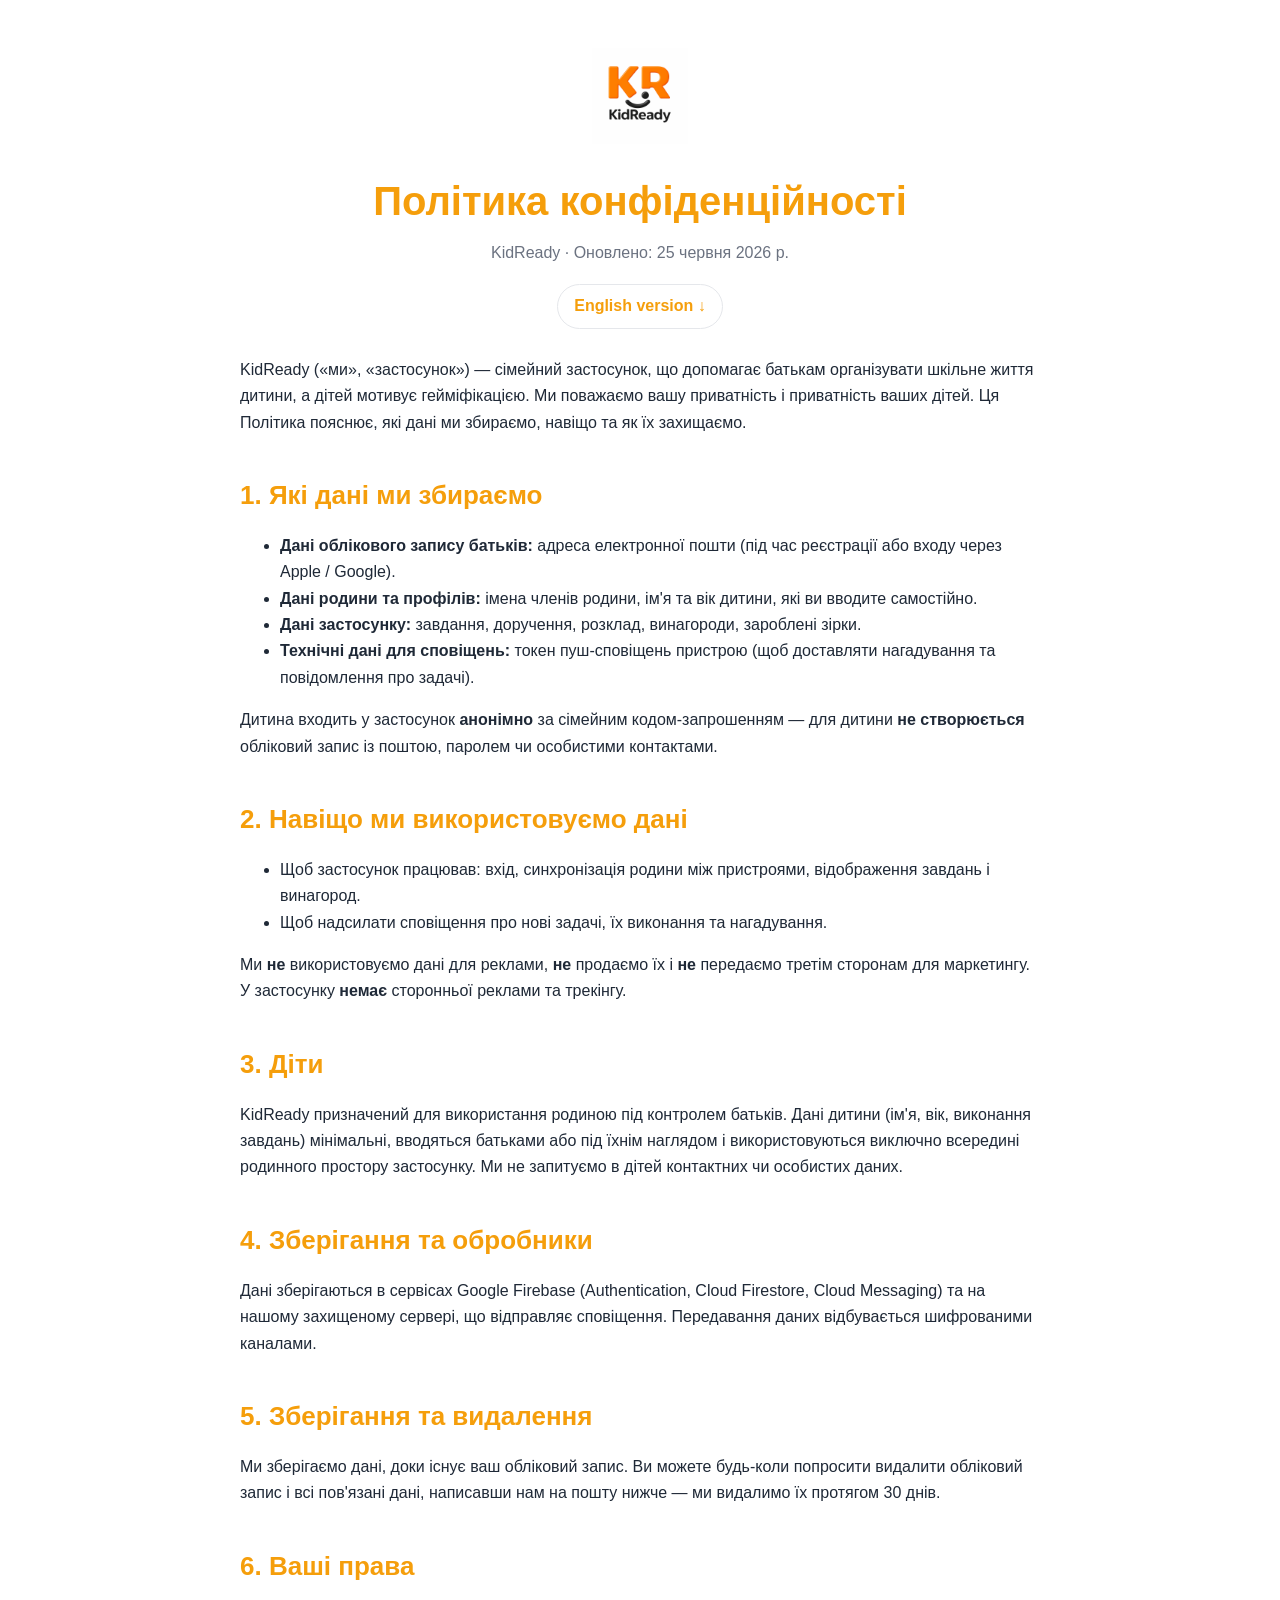
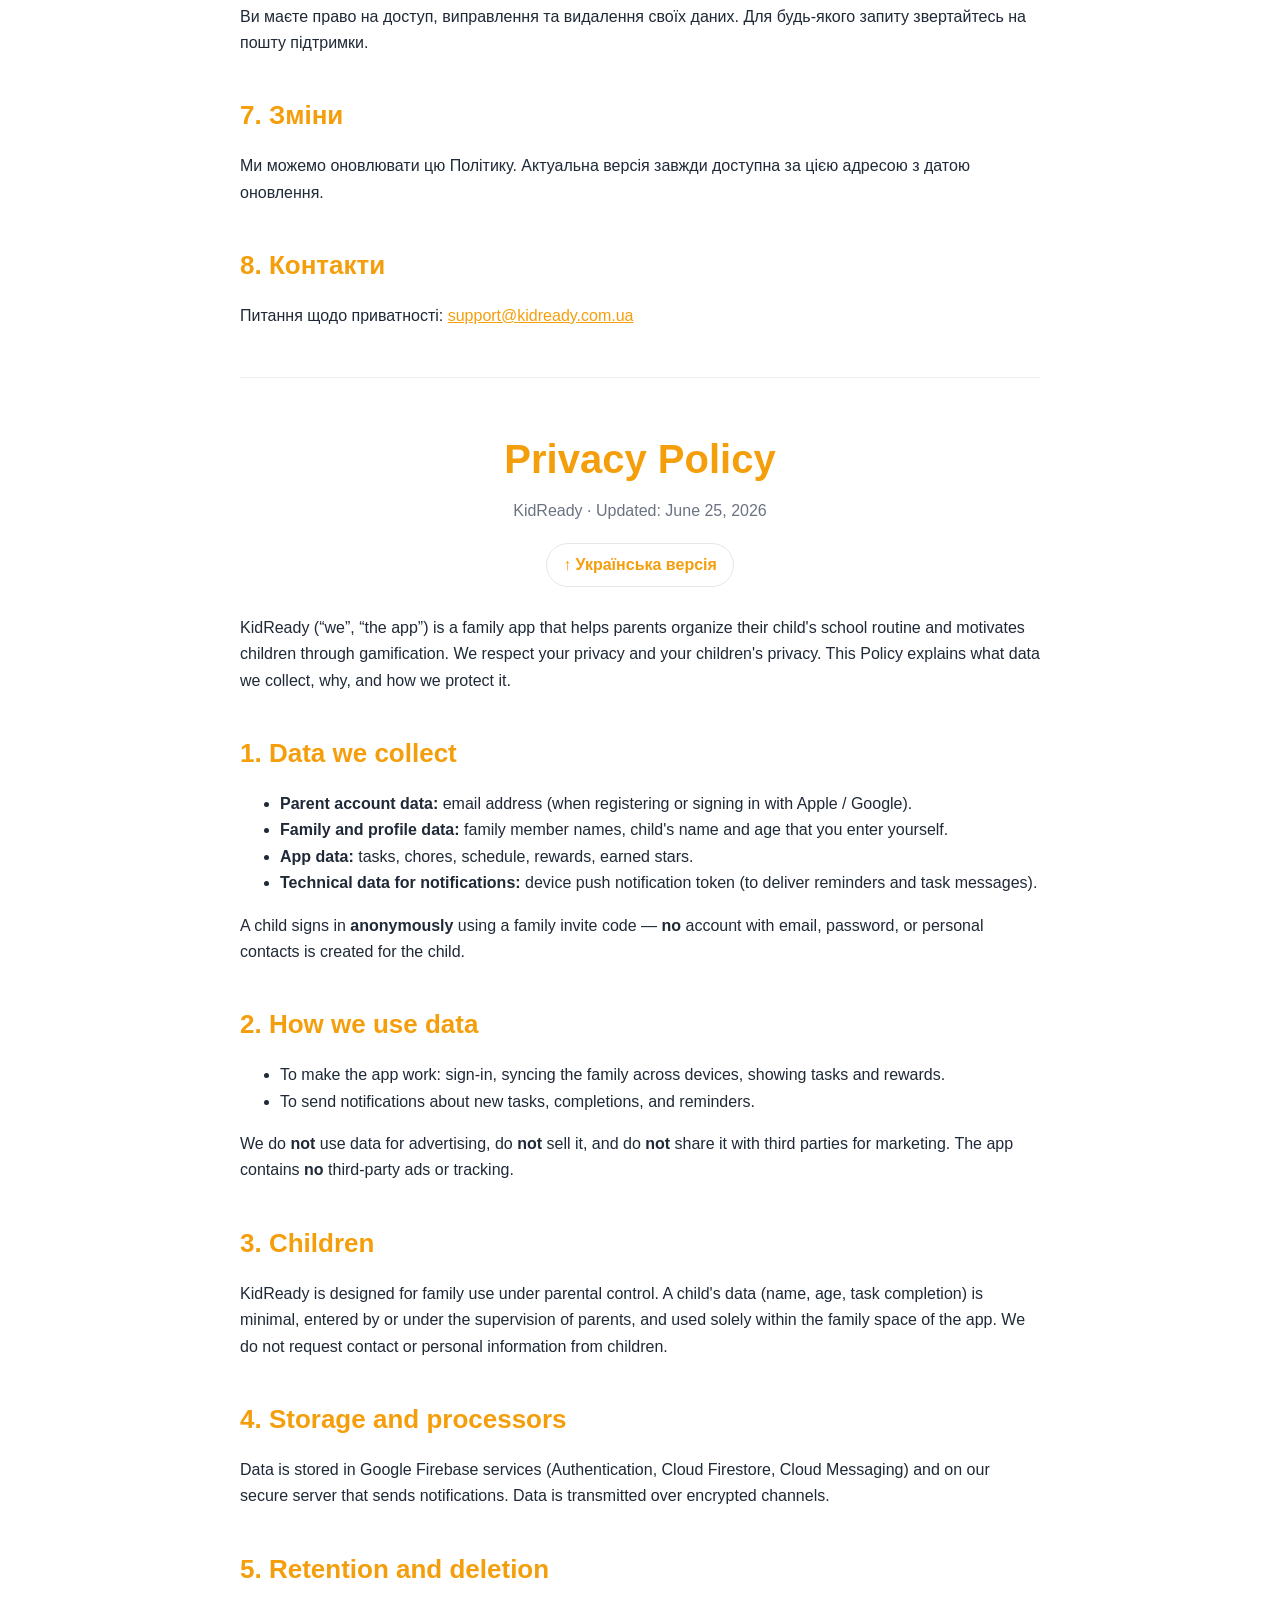
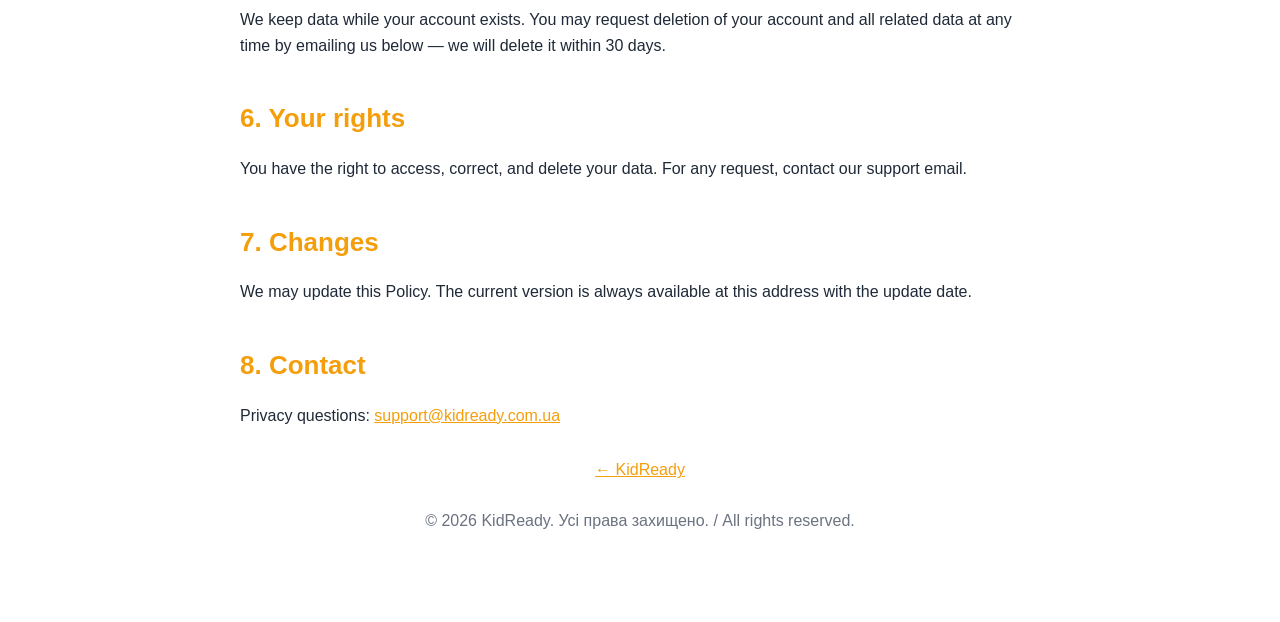
==== privacy.html @ 66e84b22 "feat: Privacy Policy + Terms (UA+EN), фікс AASA під новий Team ID, лінки в футері - privacy.html, te" ====
<!doctype html>
<html lang="uk">
<head>
  <meta charset="utf-8" />
  <meta name="viewport" content="width=device-width, initial-scale=1, viewport-fit=cover" />
  <title>KidReady — Політика конфіденційності / Privacy Policy</title>
  <meta name="description" content="Політика конфіденційності застосунку KidReady / KidReady Privacy Policy" />
  <link rel="icon" type="image/png" href="assets/main_logo.png">
  <link rel="apple-touch-icon" href="assets/main_logo.png">
  <style>
    :root{ --brand:#f59e0b; --text:#121212; --muted:#6b7280; --bg:#fff; --radius:16px; }
    *{box-sizing:border-box}
    html,body{margin:0; background:var(--bg); color:var(--text);
      font:16px/1.65 -apple-system,BlinkMacSystemFont,"Segoe UI",Roboto,Inter,Helvetica,Arial,sans-serif;}
    .wrap{ width:min(800px,92vw); margin:0 auto; padding:40px 0 64px; }
    .logo{ display:block; width:96px; height:auto; margin:8px auto 24px; }
    h1{ color:var(--brand); font-size:clamp(28px,5vw,40px); text-align:center; margin:0 0 6px; }
    h2{ color:var(--brand); font-size:clamp(20px,3vw,26px); margin:38px 0 10px; }
    h3{ font-size:18px; margin:22px 0 6px; }
    p,li{ color:#1f2937; }
    a{ color:var(--brand); }
    .muted{ color:var(--muted); text-align:center; margin:0 0 8px; }
    .toggle{ text-align:center; margin:18px 0 28px; }
    .toggle a{ font-weight:700; text-decoration:none; padding:8px 16px; border:1px solid #e5e7eb; border-radius:999px; margin:0 4px; display:inline-block; }
    .sep{ height:1px; background:#eee; margin:48px 0; border:0; }
    footer{ text-align:center; color:var(--muted); padding:24px 0; }
    .back{ display:block; text-align:center; margin-top:28px; }
  </style>
</head>
<body>
  <div class="wrap">
    <img class="logo" src="assets/main_logo.png" alt="KidReady" />

    <!-- ================= УКРАЇНСЬКА ================= -->
    <section id="uk">
      <h1>Політика конфіденційності</h1>
      <p class="muted">KidReady · Оновлено: 25 червня 2026 р.</p>
      <div class="toggle"><a href="#en">English version ↓</a></div>

      <p>KidReady («ми», «застосунок») — сімейний застосунок, що допомагає батькам організувати шкільне життя дитини, а дітей мотивує гейміфікацією. Ми поважаємо вашу приватність і приватність ваших дітей. Ця Політика пояснює, які дані ми збираємо, навіщо та як їх захищаємо.</p>

      <h2>1. Які дані ми збираємо</h2>
      <ul>
        <li><strong>Дані облікового запису батьків:</strong> адреса електронної пошти (під час реєстрації або входу через Apple / Google).</li>
        <li><strong>Дані родини та профілів:</strong> імена членів родини, ім'я та вік дитини, які ви вводите самостійно.</li>
        <li><strong>Дані застосунку:</strong> завдання, доручення, розклад, винагороди, зароблені зірки.</li>
        <li><strong>Технічні дані для сповіщень:</strong> токен пуш-сповіщень пристрою (щоб доставляти нагадування та повідомлення про задачі).</li>
      </ul>
      <p>Дитина входить у застосунок <strong>анонімно</strong> за сімейним кодом-запрошенням — для дитини <strong>не створюється</strong> обліковий запис із поштою, паролем чи особистими контактами.</p>

      <h2>2. Навіщо ми використовуємо дані</h2>
      <ul>
        <li>Щоб застосунок працював: вхід, синхронізація родини між пристроями, відображення завдань і винагород.</li>
        <li>Щоб надсилати сповіщення про нові задачі, їх виконання та нагадування.</li>
      </ul>
      <p>Ми <strong>не</strong> використовуємо дані для реклами, <strong>не</strong> продаємо їх і <strong>не</strong> передаємо третім сторонам для маркетингу. У застосунку <strong>немає</strong> сторонньої реклами та трекінгу.</p>

      <h2>3. Діти</h2>
      <p>KidReady призначений для використання родиною під контролем батьків. Дані дитини (ім'я, вік, виконання завдань) мінімальні, вводяться батьками або під їхнім наглядом і використовуються виключно всередині родинного простору застосунку. Ми не запитуємо в дітей контактних чи особистих даних.</p>

      <h2>4. Зберігання та обробники</h2>
      <p>Дані зберігаються в сервісах Google Firebase (Authentication, Cloud Firestore, Cloud Messaging) та на нашому захищеному сервері, що відправляє сповіщення. Передавання даних відбувається шифрованими каналами.</p>

      <h2>5. Зберігання та видалення</h2>
      <p>Ми зберігаємо дані, доки існує ваш обліковий запис. Ви можете будь-коли попросити видалити обліковий запис і всі пов'язані дані, написавши нам на пошту нижче — ми видалимо їх протягом 30 днів.</p>

      <h2>6. Ваші права</h2>
      <p>Ви маєте право на доступ, виправлення та видалення своїх даних. Для будь-якого запиту звертайтесь на пошту підтримки.</p>

      <h2>7. Зміни</h2>
      <p>Ми можемо оновлювати цю Політику. Актуальна версія завжди доступна за цією адресою з датою оновлення.</p>

      <h2>8. Контакти</h2>
      <p>Питання щодо приватності: <a href="mailto:support@kidready.com.ua">support@kidready.com.ua</a></p>
    </section>

    <hr class="sep" />

    <!-- ================= ENGLISH ================= -->
    <section id="en">
      <h1>Privacy Policy</h1>
      <p class="muted">KidReady · Updated: June 25, 2026</p>
      <div class="toggle"><a href="#uk">↑ Українська версія</a></div>

      <p>KidReady (“we”, “the app”) is a family app that helps parents organize their child's school routine and motivates children through gamification. We respect your privacy and your children's privacy. This Policy explains what data we collect, why, and how we protect it.</p>

      <h2>1. Data we collect</h2>
      <ul>
        <li><strong>Parent account data:</strong> email address (when registering or signing in with Apple / Google).</li>
        <li><strong>Family and profile data:</strong> family member names, child's name and age that you enter yourself.</li>
        <li><strong>App data:</strong> tasks, chores, schedule, rewards, earned stars.</li>
        <li><strong>Technical data for notifications:</strong> device push notification token (to deliver reminders and task messages).</li>
      </ul>
      <p>A child signs in <strong>anonymously</strong> using a family invite code — <strong>no</strong> account with email, password, or personal contacts is created for the child.</p>

      <h2>2. How we use data</h2>
      <ul>
        <li>To make the app work: sign-in, syncing the family across devices, showing tasks and rewards.</li>
        <li>To send notifications about new tasks, completions, and reminders.</li>
      </ul>
      <p>We do <strong>not</strong> use data for advertising, do <strong>not</strong> sell it, and do <strong>not</strong> share it with third parties for marketing. The app contains <strong>no</strong> third-party ads or tracking.</p>

      <h2>3. Children</h2>
      <p>KidReady is designed for family use under parental control. A child's data (name, age, task completion) is minimal, entered by or under the supervision of parents, and used solely within the family space of the app. We do not request contact or personal information from children.</p>

      <h2>4. Storage and processors</h2>
      <p>Data is stored in Google Firebase services (Authentication, Cloud Firestore, Cloud Messaging) and on our secure server that sends notifications. Data is transmitted over encrypted channels.</p>

      <h2>5. Retention and deletion</h2>
      <p>We keep data while your account exists. You may request deletion of your account and all related data at any time by emailing us below — we will delete it within 30 days.</p>

      <h2>6. Your rights</h2>
      <p>You have the right to access, correct, and delete your data. For any request, contact our support email.</p>

      <h2>7. Changes</h2>
      <p>We may update this Policy. The current version is always available at this address with the update date.</p>

      <h2>8. Contact</h2>
      <p>Privacy questions: <a href="mailto:support@kidready.com.ua">support@kidready.com.ua</a></p>
    </section>

    <a class="back" href="index.html">← KidReady</a>
    <footer>© 2026 KidReady. Усі права захищено. / All rights reserved.</footer>
  </div>
</body>
</html>
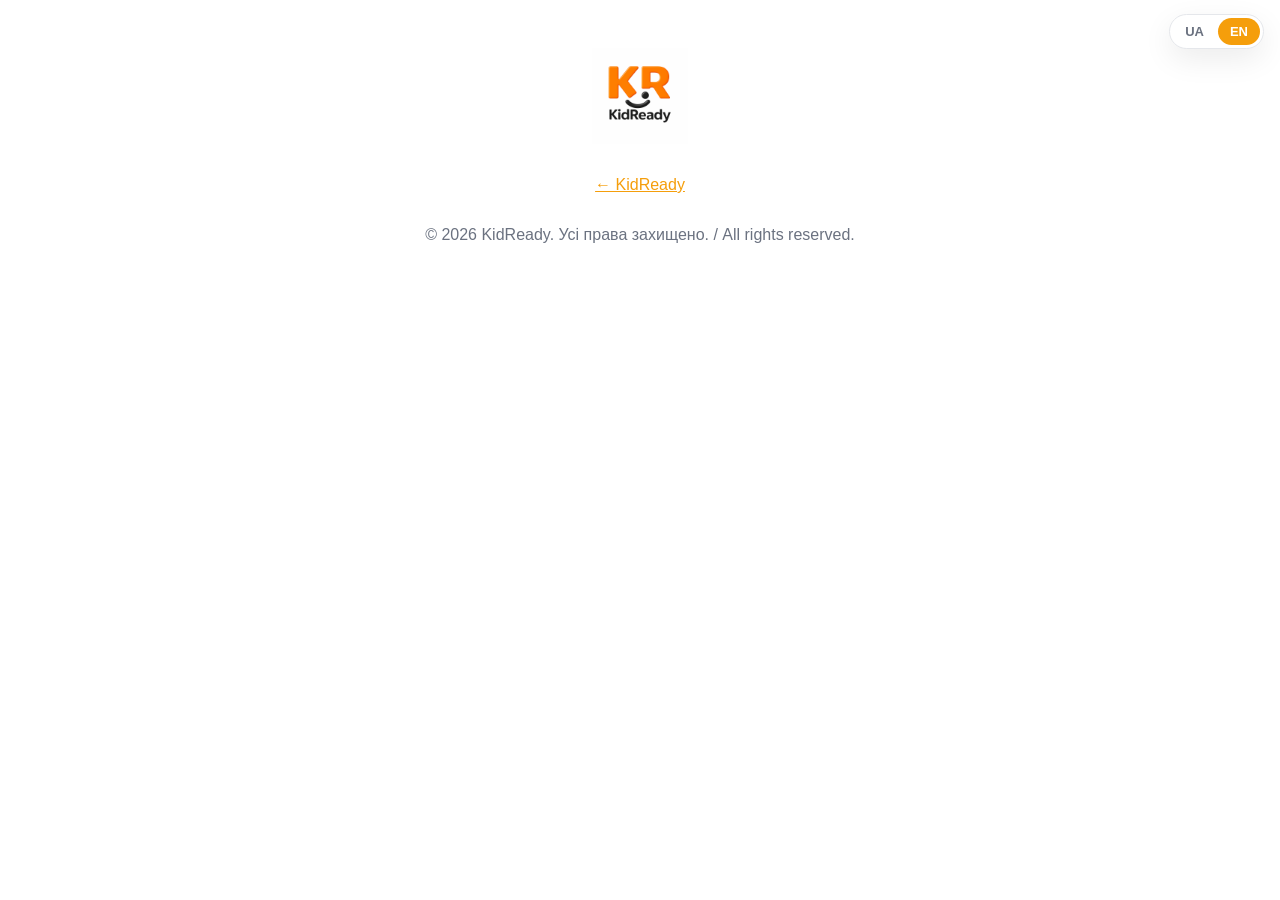
==== commit 04d0d244: "feat(i18n): повна двомовність UA/EN + перемикач зверху справа на всіх сторінках - index.html: словни" ====
--- a/privacy.html
+++ b/privacy.html
@@ -20,14 +20,22 @@
     p,li{ color:#1f2937; }
     a{ color:var(--brand); }
     .muted{ color:var(--muted); text-align:center; margin:0 0 8px; }
-    .toggle{ text-align:center; margin:18px 0 28px; }
-    .toggle a{ font-weight:700; text-decoration:none; padding:8px 16px; border:1px solid #e5e7eb; border-radius:999px; margin:0 4px; display:inline-block; }
     .sep{ height:1px; background:#eee; margin:48px 0; border:0; }
     footer{ text-align:center; color:var(--muted); padding:24px 0; }
     .back{ display:block; text-align:center; margin-top:28px; }
+    .langsw{ position:fixed; top:14px; right:16px; z-index:20; display:flex; gap:2px;
+      background:#fff; border:1px solid #e5e7eb; border-radius:999px; padding:3px; box-shadow:0 10px 30px rgba(0,0,0,.08); }
+    .langsw button{ border:0; background:transparent; color:var(--muted); font-weight:800; font-size:13px;
+      padding:6px 12px; border-radius:999px; cursor:pointer; }
+    .langsw button.active{ background:var(--brand); color:#fff; }
+    #en{ display:none; }
   </style>
 </head>
 <body>
+  <div class="langsw" id="langsw">
+    <button data-lang="uk" type="button">UA</button>
+    <button data-lang="en" type="button">EN</button>
+  </div>
   <div class="wrap">
     <img class="logo" src="assets/main_logo.png" alt="KidReady" />
 
@@ -35,7 +43,6 @@
     <section id="uk">
       <h1>Політика конфіденційності</h1>
       <p class="muted">KidReady · Оновлено: 25 червня 2026 р.</p>
-      <div class="toggle"><a href="#en">English version ↓</a></div>
 
       <p>KidReady («ми», «застосунок») — сімейний застосунок, що допомагає батькам організувати шкільне життя дитини, а дітей мотивує гейміфікацією. Ми поважаємо вашу приватність і приватність ваших дітей. Ця Політика пояснює, які дані ми збираємо, навіщо та як їх захищаємо.</p>
 
@@ -74,13 +81,10 @@
       <p>Питання щодо приватності: <a href="mailto:support@kidready.com.ua">support@kidready.com.ua</a></p>
     </section>
 
-    <hr class="sep" />
-
     <!-- ================= ENGLISH ================= -->
     <section id="en">
       <h1>Privacy Policy</h1>
       <p class="muted">KidReady · Updated: June 25, 2026</p>
-      <div class="toggle"><a href="#uk">↑ Українська версія</a></div>
 
       <p>KidReady (“we”, “the app”) is a family app that helps parents organize their child's school routine and motivates children through gamification. We respect your privacy and your children's privacy. This Policy explains what data we collect, why, and how we protect it.</p>
 
@@ -122,5 +126,21 @@
     <a class="back" href="index.html">← KidReady</a>
     <footer>© 2026 KidReady. Усі права захищено. / All rights reserved.</footer>
   </div>
+  <script>
+    (function(){
+      let lang = localStorage.getItem('kr_lang') ||
+        ((navigator.language||'uk').toLowerCase().startsWith('uk') ? 'uk' : 'en');
+      function apply(l){
+        lang = l; localStorage.setItem('kr_lang', l);
+        document.documentElement.lang = l;
+        document.getElementById('uk').style.display = l === 'uk' ? '' : 'none';
+        document.getElementById('en').style.display = l === 'en' ? '' : 'none';
+        document.querySelectorAll('#langsw button').forEach(b => b.classList.toggle('active', b.dataset.lang === l));
+      }
+      document.querySelectorAll('#langsw button').forEach(b =>
+        b.addEventListener('click', () => apply(b.dataset.lang)));
+      apply(lang);
+    })();
+  </script>
 </body>
 </html>
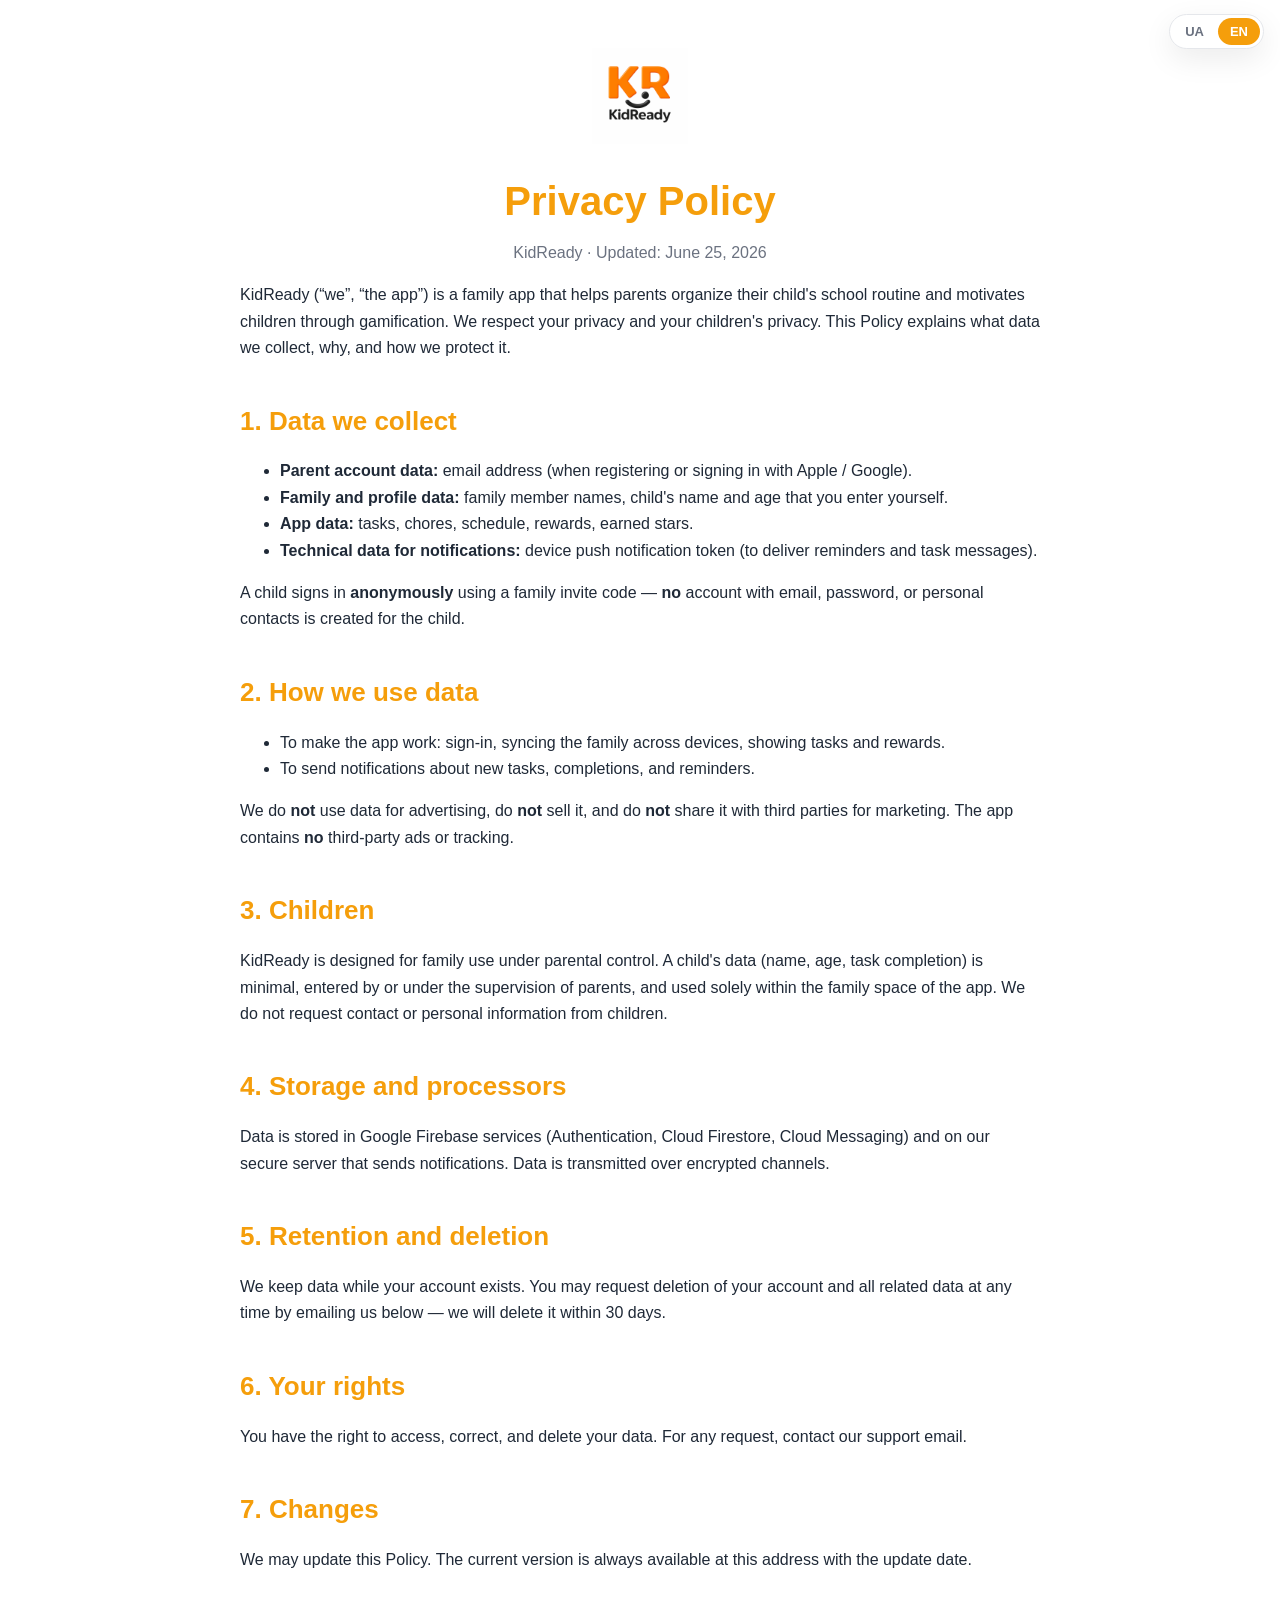
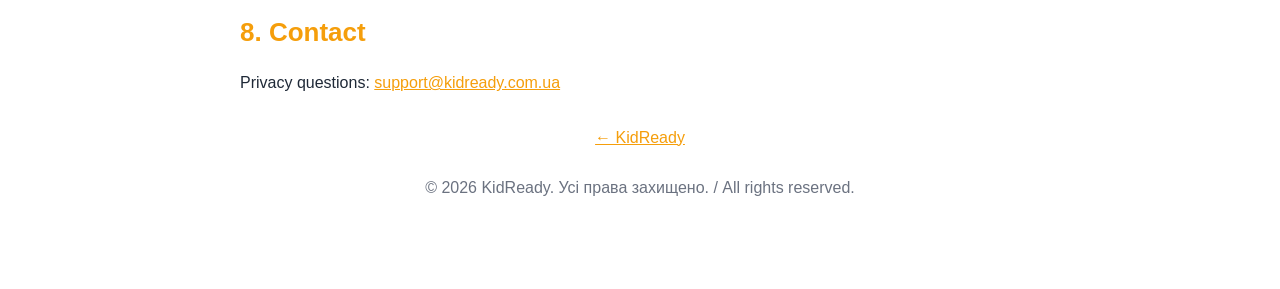
==== commit 9d81df23: "fix(site): EN-перемикач ховав увесь текст — display:block замість '' (terms+privacy) Co-Authored-By:" ====
--- a/privacy.html
+++ b/privacy.html
@@ -133,8 +133,8 @@
       function apply(l){
         lang = l; localStorage.setItem('kr_lang', l);
         document.documentElement.lang = l;
-        document.getElementById('uk').style.display = l === 'uk' ? '' : 'none';
-        document.getElementById('en').style.display = l === 'en' ? '' : 'none';
+        document.getElementById('uk').style.display = l === 'uk' ? 'block' : 'none';
+        document.getElementById('en').style.display = l === 'en' ? 'block' : 'none';
         document.querySelectorAll('#langsw button').forEach(b => b.classList.toggle('active', b.dataset.lang === l));
       }
       document.querySelectorAll('#langsw button').forEach(b =>
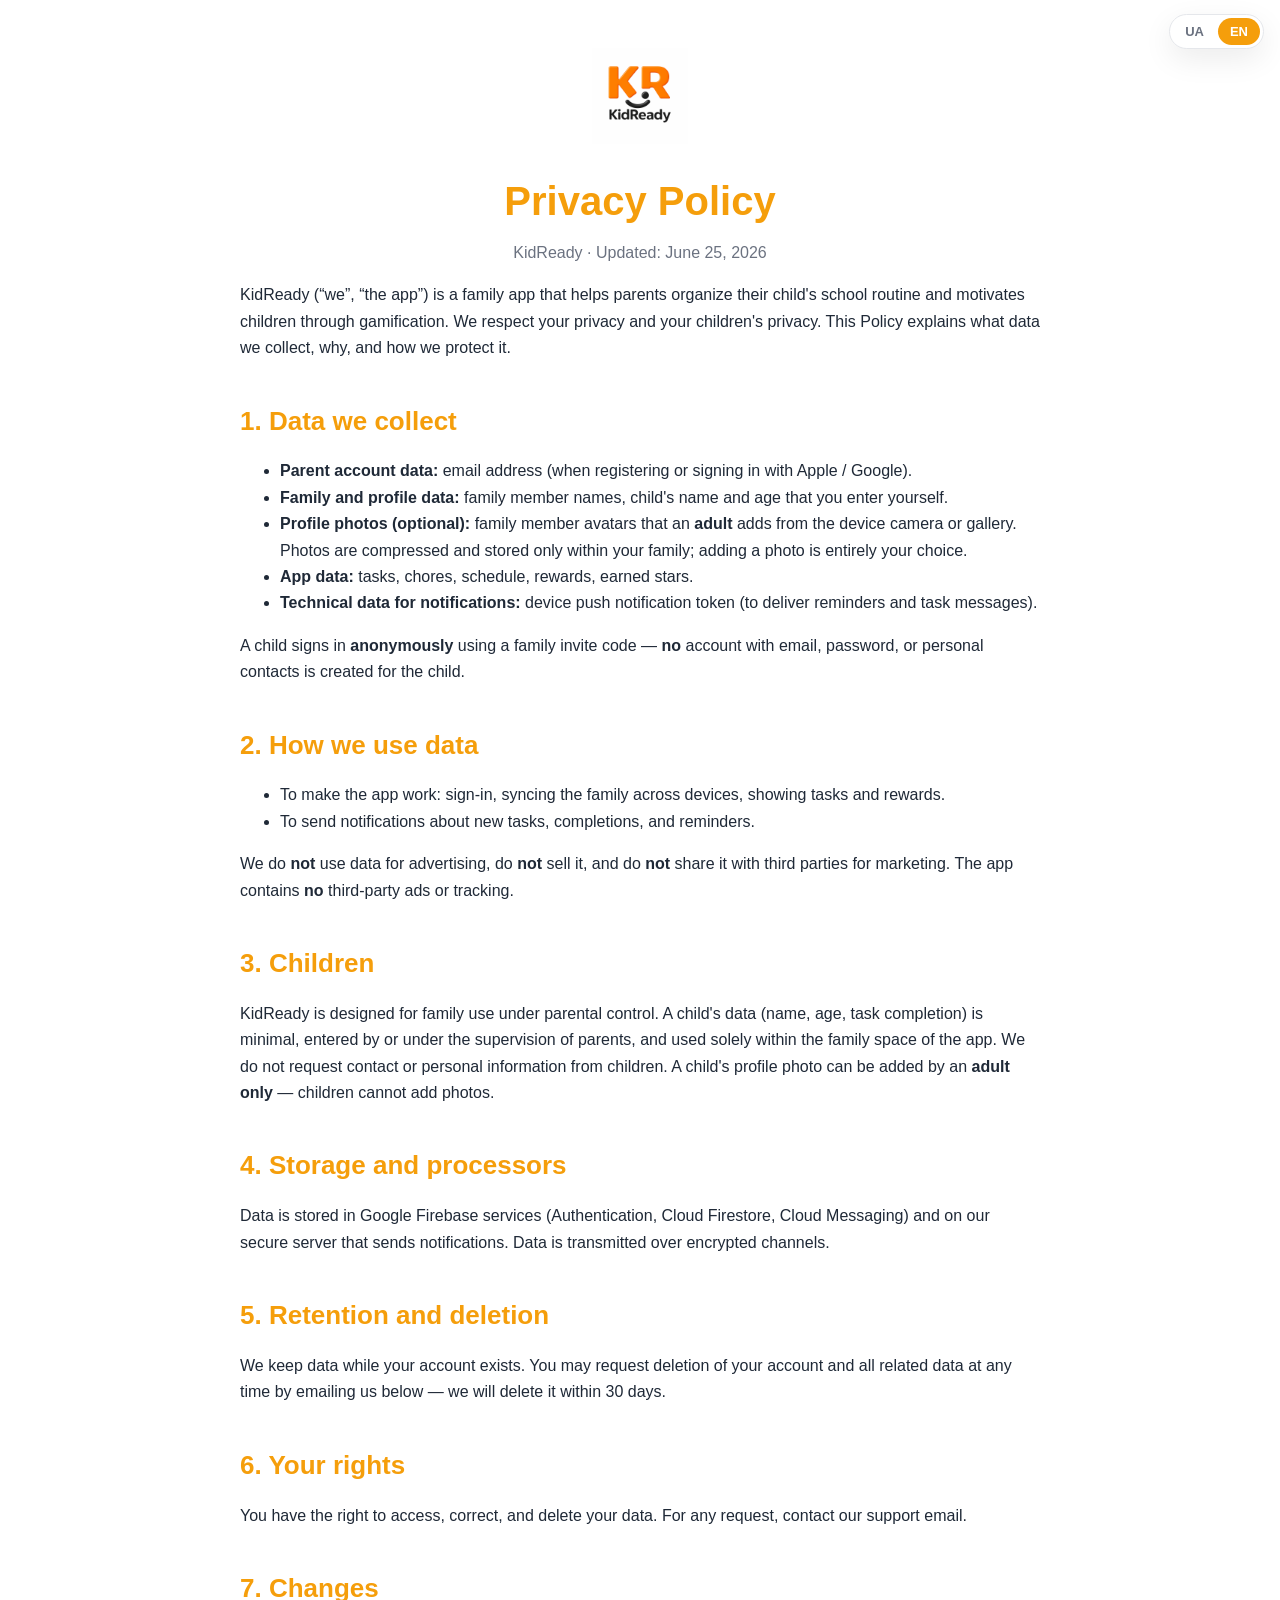
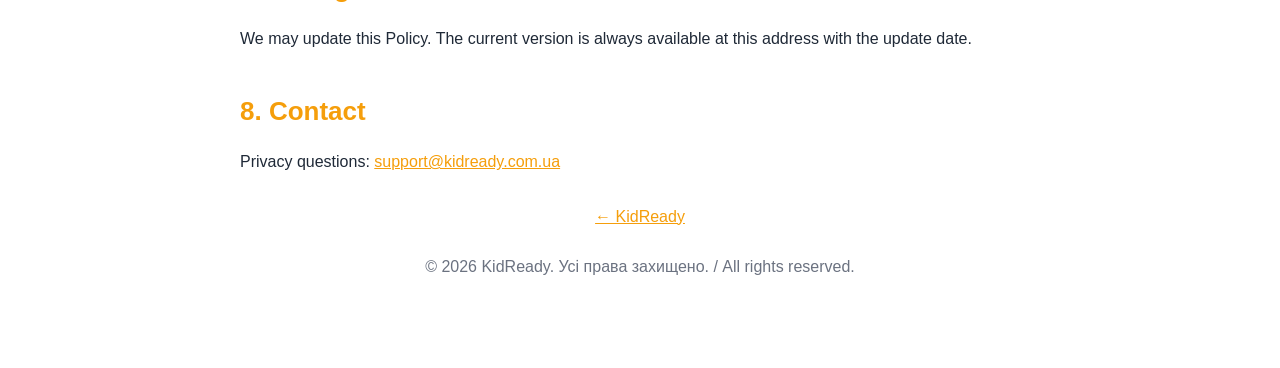
==== commit 7edbc1b1: "docs(legal): додано пункт про фото-аватарки (фото додає лише дорослий, user content) у privacy+terms" ====
--- a/privacy.html
+++ b/privacy.html
@@ -37,7 +37,7 @@
     <button data-lang="en" type="button">EN</button>
   </div>
   <div class="wrap">
-    <img class="logo" src="assets/main_logo.png" alt="KidReady" />
+    <a href="index.html" aria-label="KidReady — на головну"><img class="logo" src="assets/main_logo.png" alt="KidReady" /></a>
 
     <!-- ================= УКРАЇНСЬКА ================= -->
     <section id="uk">
@@ -50,6 +50,7 @@
       <ul>
         <li><strong>Дані облікового запису батьків:</strong> адреса електронної пошти (під час реєстрації або входу через Apple / Google).</li>
         <li><strong>Дані родини та профілів:</strong> імена членів родини, ім'я та вік дитини, які ви вводите самостійно.</li>
+        <li><strong>Фото профілю (необов'язково):</strong> аватарки членів родини, які <strong>дорослий</strong> додає з камери або галереї пристрою. Фото стискається й зберігається лише в межах вашої родини; додавання фото — повністю на ваш розсуд.</li>
         <li><strong>Дані застосунку:</strong> завдання, доручення, розклад, винагороди, зароблені зірки.</li>
         <li><strong>Технічні дані для сповіщень:</strong> токен пуш-сповіщень пристрою (щоб доставляти нагадування та повідомлення про задачі).</li>
       </ul>
@@ -63,7 +64,7 @@
       <p>Ми <strong>не</strong> використовуємо дані для реклами, <strong>не</strong> продаємо їх і <strong>не</strong> передаємо третім сторонам для маркетингу. У застосунку <strong>немає</strong> сторонньої реклами та трекінгу.</p>
 
       <h2>3. Діти</h2>
-      <p>KidReady призначений для використання родиною під контролем батьків. Дані дитини (ім'я, вік, виконання завдань) мінімальні, вводяться батьками або під їхнім наглядом і використовуються виключно всередині родинного простору застосунку. Ми не запитуємо в дітей контактних чи особистих даних.</p>
+      <p>KidReady призначений для використання родиною під контролем батьків. Дані дитини (ім'я, вік, виконання завдань) мінімальні, вводяться батьками або під їхнім наглядом і використовуються виключно всередині родинного простору застосунку. Ми не запитуємо в дітей контактних чи особистих даних. Фото профілю дитини може додати <strong>лише дорослий</strong> — діти не мають доступу до додавання фото.</p>
 
       <h2>4. Зберігання та обробники</h2>
       <p>Дані зберігаються в сервісах Google Firebase (Authentication, Cloud Firestore, Cloud Messaging) та на нашому захищеному сервері, що відправляє сповіщення. Передавання даних відбувається шифрованими каналами.</p>
@@ -92,6 +93,7 @@
       <ul>
         <li><strong>Parent account data:</strong> email address (when registering or signing in with Apple / Google).</li>
         <li><strong>Family and profile data:</strong> family member names, child's name and age that you enter yourself.</li>
+        <li><strong>Profile photos (optional):</strong> family member avatars that an <strong>adult</strong> adds from the device camera or gallery. Photos are compressed and stored only within your family; adding a photo is entirely your choice.</li>
         <li><strong>App data:</strong> tasks, chores, schedule, rewards, earned stars.</li>
         <li><strong>Technical data for notifications:</strong> device push notification token (to deliver reminders and task messages).</li>
       </ul>
@@ -105,7 +107,7 @@
       <p>We do <strong>not</strong> use data for advertising, do <strong>not</strong> sell it, and do <strong>not</strong> share it with third parties for marketing. The app contains <strong>no</strong> third-party ads or tracking.</p>
 
       <h2>3. Children</h2>
-      <p>KidReady is designed for family use under parental control. A child's data (name, age, task completion) is minimal, entered by or under the supervision of parents, and used solely within the family space of the app. We do not request contact or personal information from children.</p>
+      <p>KidReady is designed for family use under parental control. A child's data (name, age, task completion) is minimal, entered by or under the supervision of parents, and used solely within the family space of the app. We do not request contact or personal information from children. A child's profile photo can be added by an <strong>adult only</strong> — children cannot add photos.</p>
 
       <h2>4. Storage and processors</h2>
       <p>Data is stored in Google Firebase services (Authentication, Cloud Firestore, Cloud Messaging) and on our secure server that sends notifications. Data is transmitted over encrypted channels.</p>
